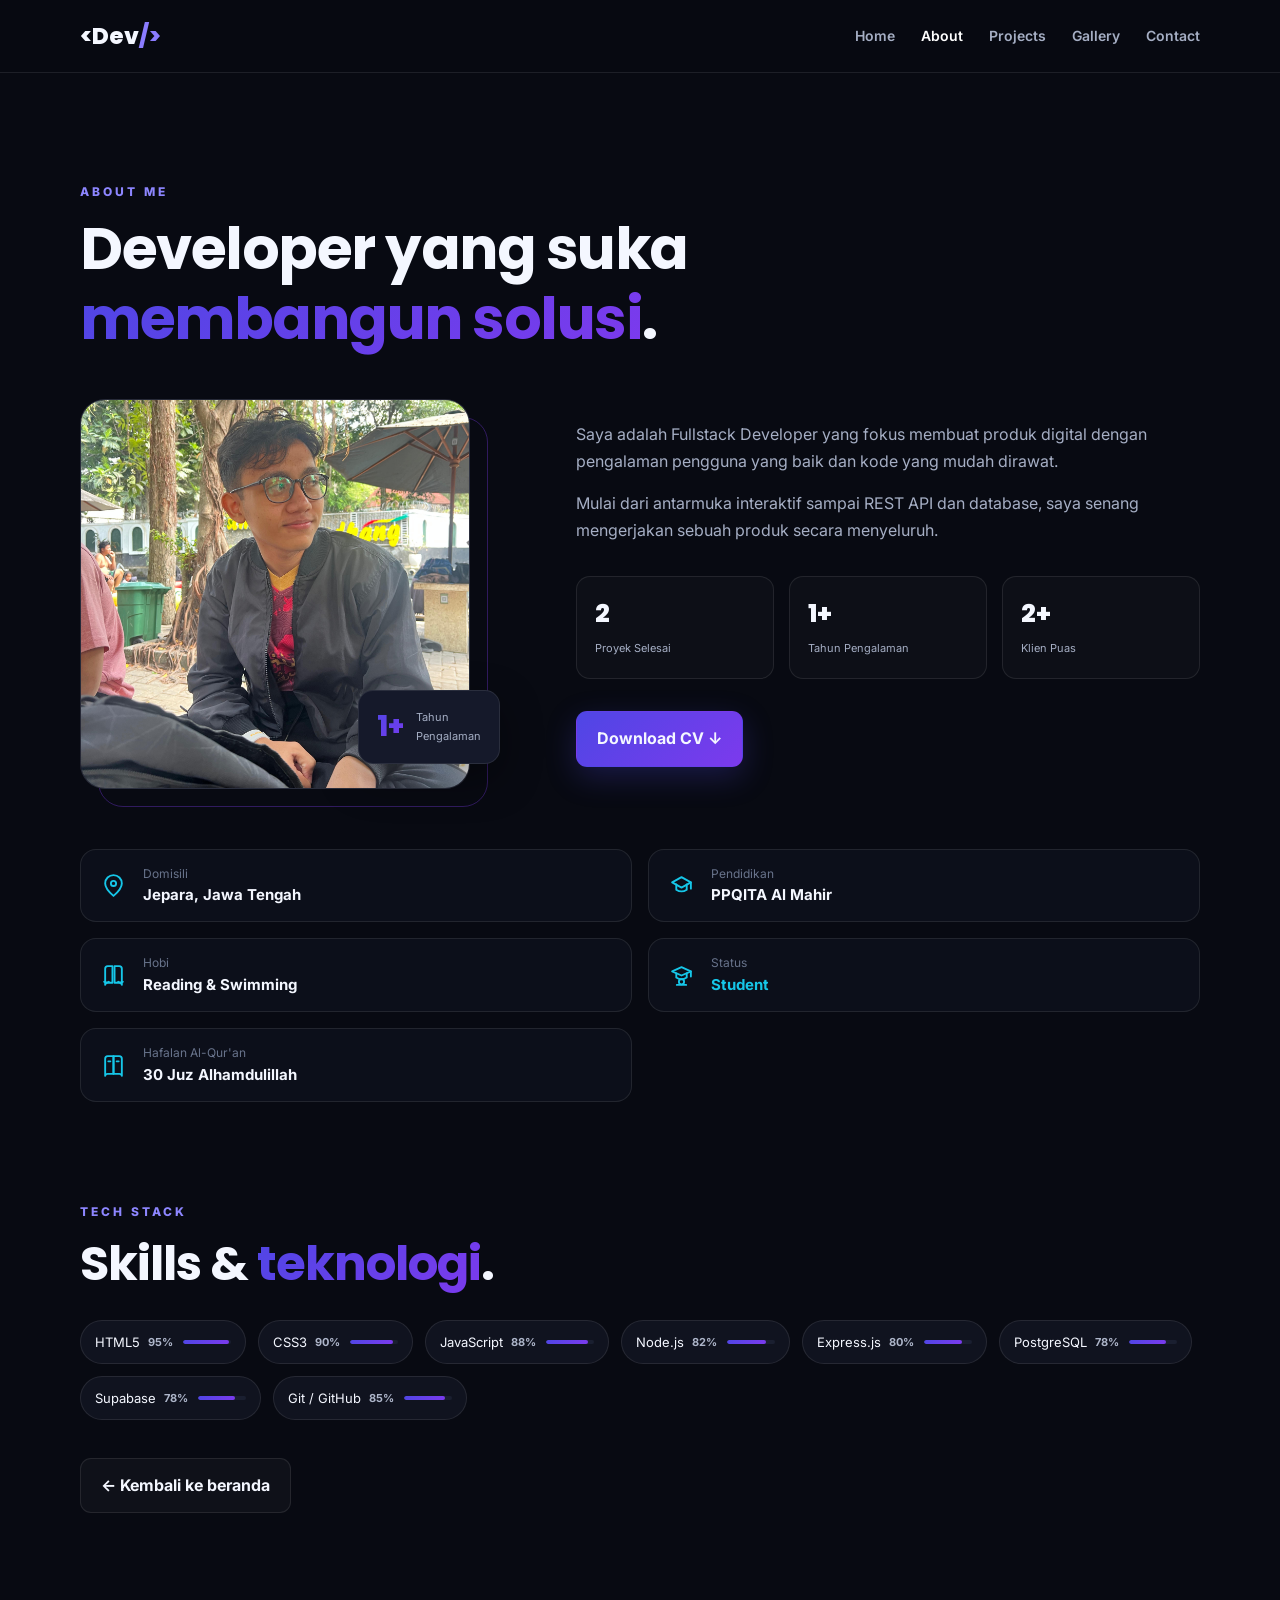
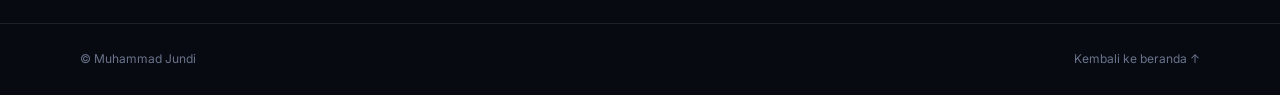
==== about.html @ 6e360a4c "tambah galerry" ====
<!DOCTYPE html>
<html lang="id">
<head>
  <meta charset="UTF-8">
  <meta name="viewport" content="width=device-width, initial-scale=1.0">
  <meta name="description" content="Tentang Muhammad Jundi Al-Aqsha, Fullstack Developer.">
  <meta name="author" content="Muhammad Jundi Al-Aqsha">
  <meta name="robots" content="index, follow">
  <title>About | Muhammad Jundi Al-Aqsha</title>
  <link rel="canonical" href="https://junanaksholeh.my.id/about">
  <link rel="icon" type="image/png" sizes="32x32" href="/favicon-32x32.png">
  <link rel="preconnect" href="https://fonts.googleapis.com">
  <link rel="preconnect" href="https://fonts.gstatic.com" crossorigin>
  <link href="https://fonts.googleapis.com/css2?family=Inter:wght@400;500;600;700;800&family=Poppins:wght@600;700;800&display=swap" rel="stylesheet">
  <link rel="stylesheet" href="./css/style.css">
  <link rel="stylesheet" href="./css/responsive.css">
</head>
<body>
  <header class="navbar scrolled">
    <div class="container nav-inner">
      <a class="logo" href="./index.html">&lt;Dev<span>/&gt;</span></a>
      <button class="menu-toggle" id="menu-toggle" type="button" aria-label="Buka menu" aria-expanded="false" aria-controls="nav-menu"><span></span><span></span><span></span></button>
      <nav class="nav-menu" id="nav-menu" aria-label="Navigasi utama">
        <a href="./index.html">Home</a>
        <a href="./about.html" aria-current="page">About</a>
        <a href="./project.html">Projects</a>
        <a href="./gallery.html">Gallery</a>
        <a href="./contact.html">Contact</a>
      </nav>
    </div>
  </header>
  <main class="standalone-page">
    <section class="section" id="about">
      <div class="container">
        <div class="section-heading reveal">
          <p class="eyebrow">ABOUT ME</p>
          <h1 class="standalone-title">Developer yang suka <span>membangun solusi</span>.</h1>
        </div>
        <div class="about-grid">
          <div class="profile-wrap reveal">
            <div class="profile-gallery" data-profile-gallery>
              <div class="profile-photo" data-profile-viewport>
                <img class="is-active" data-profile-slide src="./assets/images/propil.jpeg" alt="Foto profil Muhammad Jundi" draggable="false">
              </div>
              <div class="profile-gallery-controls" data-profile-controls hidden>
                <button type="button" data-profile-prev aria-label="Foto sebelumnya">‹</button>
                <div class="profile-gallery-dots" data-profile-dots aria-label="Pilih foto"></div>
                <button type="button" data-profile-next aria-label="Foto berikutnya">›</button>
              </div>
            </div>
            <div class="experience-badge"><strong id="experience-years">1+</strong><span>Tahun<br>Pengalaman</span></div>
          </div>
          <div class="about-copy reveal">
            <p>Saya adalah Fullstack Developer yang fokus membuat produk digital dengan pengalaman pengguna yang baik dan kode yang mudah dirawat.</p>
            <p>Mulai dari antarmuka interaktif sampai REST API dan database, saya senang mengerjakan sebuah produk secara menyeluruh.</p>
            <div class="about-stats">
              <div><strong id="stat-projects">2</strong><span>Proyek Selesai</span></div>
              <div><strong id="stat-experience">1+</strong><span>Tahun Pengalaman</span></div>
              <div><strong id="stat-clients">2+</strong><span>Klien Puas</span></div>
            </div>
            <a class="btn btn-primary" href="./assets/cv.pdf" download>Download CV ↓</a>
          </div>
        </div>
        <div class="about-info-grid reveal">
          <div class="about-info-item"><span class="about-info-icon" aria-hidden="true"><svg viewBox="0 0 24 24"><path d="M20 10c0 5-8 12-8 12S4 15 4 10a8 8 0 1 1 16 0Z"></path><circle cx="12" cy="10" r="2.5"></circle></svg></span><div><span class="about-info-label">Domisili</span><strong>Jepara, Jawa Tengah</strong></div></div>
          <div class="about-info-item"><span class="about-info-icon" aria-hidden="true"><svg viewBox="0 0 24 24"><path d="m3 9 9-5 9 5-9 5-9-5Z"></path><path d="M7 11v5c3 2 7 2 10 0v-5M21 9v6"></path></svg></span><div><span class="about-info-label">Pendidikan</span><strong>PPQITA Al Mahir</strong></div></div>
          <div class="about-info-item"><span class="about-info-icon" aria-hidden="true"><svg viewBox="0 0 24 24"><path d="M4 5.5A2.5 2.5 0 0 1 6.5 3H11v16H6.5A2.5 2.5 0 0 0 4 21V5.5Z"></path><path d="M20 5.5A2.5 2.5 0 0 0 17.5 3H13v16h4.5A2.5 2.5 0 0 1 20 21V5.5Z"></path><path d="M3 18c1.5 1 3 1 4.5 0M16.5 18c1.5 1 3 1 4.5 0"></path></svg></span><div><span class="about-info-label">Hobi</span><strong>Reading &amp; Swimming</strong></div></div>
          <div class="about-info-item"><span class="about-info-icon" aria-hidden="true"><svg viewBox="0 0 24 24"><path d="m3 8 9-4 9 4-9 4-9-4Z"></path><path d="M7 10v4c3 2 7 2 10 0v-4M21 8v5"></path><circle cx="12" cy="18" r="2.5"></circle><path d="M7.5 21h9"></path></svg></span><div><span class="about-info-label">Status</span><strong class="about-info-status">Student</strong></div></div>
          <div class="about-info-item"><span class="about-info-icon" aria-hidden="true"><svg viewBox="0 0 24 24"><path d="M4 5.5A2.5 2.5 0 0 1 6.5 3H12v17H6.5A2.5 2.5 0 0 0 4 22V5.5Z"></path><path d="M20 5.5A2.5 2.5 0 0 0 17.5 3H12v17h5.5A2.5 2.5 0 0 1 20 22V5.5Z"></path><path d="M7 8h2M15 8h2"></path></svg></span><div><span class="about-info-label">Hafalan Al-Qur'an</span><strong>30 Juz Alhamdulillah</strong></div></div>
        </div>
        <div class="about-skills">
          <div class="section-heading skills-heading reveal"><p class="eyebrow">TECH STACK</p><h2>Skills &amp; <span>teknologi</span>.</h2></div>
          <div class="skills-grid reveal">
            <div class="skill-item"><div class="skill-label"><span>HTML5</span><b>95%</b></div><div class="progress"><span style="width:95%"></span></div></div>
            <div class="skill-item"><div class="skill-label"><span>CSS3</span><b>90%</b></div><div class="progress"><span style="width:90%"></span></div></div>
            <div class="skill-item"><div class="skill-label"><span>JavaScript</span><b>88%</b></div><div class="progress"><span style="width:88%"></span></div></div>
            <div class="skill-item"><div class="skill-label"><span>Node.js</span><b>82%</b></div><div class="progress"><span style="width:82%"></span></div></div>
            <div class="skill-item"><div class="skill-label"><span>Express.js</span><b>80%</b></div><div class="progress"><span style="width:80%"></span></div></div>
            <div class="skill-item"><div class="skill-label"><span>PostgreSQL</span><b>78%</b></div><div class="progress"><span style="width:78%"></span></div></div>
            <div class="skill-item"><div class="skill-label"><span>Supabase</span><b>78%</b></div><div class="progress"><span style="width:78%"></span></div></div>
            <div class="skill-item"><div class="skill-label"><span>Git / GitHub</span><b>85%</b></div><div class="progress"><span style="width:85%"></span></div></div>
          </div>
        </div>
        <p class="gallery-back"><a class="btn btn-secondary" href="./index.html">← Kembali ke beranda</a></p>
      </div>
    </section>
  </main>
  <footer class="footer"><div class="container footer-inner"><p>© <span id="year"></span> Muhammad Jundi</p><a href="./index.html">Kembali ke beranda ↑</a></div></footer>
  <script src="./js/main.js"></script>
  <script src="./js/animations.js"></script>
</body>
</html>
---- css/style.css ----
:root{
  --bg:#080a12;--surface:#10131f;--surface-2:#15192a;--text:#f4f7ff;--muted:#a5aec4;
  --primary:#4f46e5;--secondary:#7c3aed;--border:rgba(255,255,255,.09);
  --gradient:linear-gradient(135deg,#4f46e5,#7c3aed);--radius:18px;--container:1120px;
}
*{box-sizing:border-box;margin:0;padding:0}html{scroll-behavior:smooth}body{font-family:Inter,Arial,sans-serif;background:var(--bg);color:var(--text);line-height:1.7;overflow-x:hidden}
a{text-decoration:none;color:inherit}button,input,textarea{font:inherit}button{cursor:pointer}.container{width:min(100% - 40px,var(--container));margin:auto}.section{padding:110px 0;position:relative}.section-alt{background:#0b0e18}
.navbar{position:fixed;top:0;left:0;width:100%;z-index:100;background:rgba(8,10,18,.72);backdrop-filter:blur(16px);border-bottom:1px solid transparent;transition:.3s}.navbar.scrolled{border-color:var(--border);background:rgba(8,10,18,.92)}
.nav-inner{height:72px;display:flex;align-items:center;gap:28px}.logo{font:800 23px Poppins}.logo span{color:#8b7cff}.nav-menu{display:flex;gap:26px;margin-left:auto}.nav-menu a{color:var(--muted);font-size:14px;font-weight:600;transition:.25s}.nav-menu a:hover,.nav-menu a[aria-current="page"]{color:#fff}.nav-admin{font-size:13px;padding:8px 14px;border:1px solid var(--border);border-radius:10px}.menu-toggle{display:none;background:none;border:0}.menu-toggle span{display:block;width:24px;height:2px;background:#fff;margin:5px}
.hero{min-height:100vh;display:flex;align-items:center;padding-top:120px;overflow:hidden}.hero-grid{display:grid;grid-template-columns:1.05fr .95fr;gap:70px;align-items:center}.eyebrow{font-size:12px;letter-spacing:3px;color:#8d86ff;font-weight:800;margin-bottom:12px}.hero h1{font:800 clamp(45px,7vw,82px)/1.05 Poppins;letter-spacing:-3px}.hero h2{font:700 clamp(24px,4vw,40px)/1.2 Poppins;margin:14px 0}.hero h2 span:first-child{background:var(--gradient);-webkit-background-clip:text;color:transparent}.cursor{color:#8b7cff;animation:blink .8s infinite}.hero-description{color:var(--muted);max-width:580px;font-size:17px}.hero-actions{display:flex;gap:12px;margin:30px 0 22px;flex-wrap:wrap}.btn{display:inline-flex;align-items:center;justify-content:center;gap:10px;padding:13px 20px;border-radius:11px;font-weight:700;border:1px solid transparent;transition:.3s}.btn-primary{background:var(--gradient);box-shadow:0 10px 30px rgba(79,70,229,.25)}.btn-primary:hover{transform:translateY(-3px);box-shadow:0 15px 35px rgba(124,58,237,.3)}.btn-secondary{border-color:var(--border);background:rgba(255,255,255,.03)}.btn-secondary:hover{background:rgba(255,255,255,.08)}.hero-socials{display:flex;gap:20px;color:#8f98ad;font-size:13px}.hero-socials a:hover{color:#fff}.code-card{background:rgba(17,20,33,.85);border:1px solid var(--border);border-radius:20px;box-shadow:0 30px 90px rgba(0,0,0,.45);transform:rotate(2deg);overflow:hidden}.code-top{height:42px;border-bottom:1px solid var(--border);display:flex;align-items:center;gap:7px;padding:0 16px}.code-top span{width:10px;height:10px;border-radius:50%;background:#60687c}.code-card pre{padding:30px;overflow:auto;color:#dce2f4;font:14px/2.1 "Courier New",monospace}.code-purple{color:#b18cff}.code-green{color:#8be9b5}.hero-bg-orb{position:absolute;width:450px;height:450px;border-radius:50%;filter:blur(100px);opacity:.18;pointer-events:none}.orb-one{background:#4f46e5;top:5%;left:-15%}.orb-two{background:#7c3aed;right:-15%;bottom:5%}.scroll-indicator{position:absolute;bottom:25px;left:50%;transform:translateX(-50%);font-size:12px;color:#6f7890}
.section-heading{max-width:750px;margin-bottom:45px}.section-heading h2{font:700 clamp(30px,5vw,48px)/1.2 Poppins;letter-spacing:-1px}.section-heading h2 span{background:var(--gradient);-webkit-background-clip:text;color:transparent}.section-heading>p:last-child{color:var(--muted);margin-top:14px}.heading-row{display:flex;align-items:end;justify-content:space-between;gap:25px;max-width:none}.filter-buttons{display:flex;gap:7px;flex-wrap:wrap}.filter-btn{background:transparent;border:1px solid var(--border);color:var(--muted);padding:9px 13px;border-radius:9px;font-size:12px}.filter-btn.active,.filter-btn:hover{background:var(--gradient);border-color:transparent;color:#fff}
.about-grid{display:grid;grid-template-columns:.8fr 1.2fr;gap:80px;align-items:center}.profile-wrap{position:relative;max-width:390px}.profile-photo{aspect-ratio:1/1;display:grid;place-items:center;border-radius:25px;background:linear-gradient(145deg,#171b2c,#0f1220);border:1px solid var(--border);font:700 25px Poppins;color:#5e6780;text-align:center;overflow:hidden}.profile-photo img{width:100%;height:100%;object-fit:cover;object-position:center 85%}.profile-wrap:after{content:"";position:absolute;inset:18px -18px -18px 18px;border:1px solid rgba(124,58,237,.35);border-radius:25px;z-index:-1}.experience-badge{position:absolute;right:-30px;bottom:25px;background:var(--surface-2);border:1px solid var(--border);padding:15px 18px;border-radius:15px;display:flex;align-items:center;gap:12px;box-shadow:0 15px 40px #0006}.experience-badge strong{font:800 28px Poppins;background:var(--gradient);-webkit-background-clip:text;color:transparent}.experience-badge span{font-size:11px;color:var(--muted)}.about-copy>p{color:var(--muted);margin-bottom:15px}.about-stats{display:grid;grid-template-columns:repeat(3,1fr);gap:15px;margin:32px 0}.about-stats div{padding:18px;border:1px solid var(--border);border-radius:14px;background:rgba(255,255,255,.025)}.about-stats strong{display:block;font:800 25px Poppins}.about-stats span{font-size:11px;color:var(--muted)}.about-info-grid{display:grid;grid-template-columns:repeat(2,1fr);gap:16px;margin-top:60px}.about-info-item{display:flex;align-items:center;gap:16px;padding:16px 18px;background:rgba(15,18,30,.72);border:1px solid var(--border);border-radius:16px}.about-info-icon{display:grid;place-items:center;flex:0 0 28px;color:#16c6e8}.about-info-icon svg{width:25px;height:25px;fill:none;stroke:currentColor;stroke-linecap:round;stroke-linejoin:round;stroke-width:1.8}.about-info-label{display:block;color:#68738b;font-size:12px;line-height:1.3;margin-bottom:4px}.about-info-item strong{display:block;font-size:15px;line-height:1.35}.about-info-status{color:#16c6e8}
.projects-grid{display:grid;grid-template-columns:repeat(3,1fr);gap:20px}.project-card{background:var(--surface);border:1px solid var(--border);border-radius:var(--radius);overflow:hidden;transition:.35s;animation:cardIn .45s both}.project-card:hover{transform:translateY(-8px) scale(1.01);box-shadow:0 25px 60px rgba(0,0,0,.35);border-color:rgba(124,58,237,.4)}.project-image{height:205px;width:100%;object-fit:cover;background:#171b2c}.project-body{padding:20px}.project-category{font-size:10px;text-transform:uppercase;letter-spacing:1.5px;color:#8d86ff;font-weight:800}.project-body h3{font:700 20px Poppins;margin:6px 0}.project-body p{color:var(--muted);font-size:13px;display:-webkit-box;-webkit-line-clamp:3;-webkit-box-orient:vertical;overflow:hidden}.tags{display:flex;flex-wrap:wrap;gap:6px;margin:15px 0}.tag{font-size:10px;padding:5px 8px;border-radius:6px;background:#1b2032;color:#b9c1d7}.detail-btn{color:#b8b2ff;font-size:12px;font-weight:800}
.about-skills{margin-top:100px}.skills-heading{margin-bottom:28px}.skills-grid{display:flex;flex-wrap:wrap;gap:12px}.skill-item{display:inline-flex;align-items:center;gap:10px;padding:10px 14px;background:var(--surface);border:1px solid var(--border);border-radius:999px;transition:.3s}.skill-item:hover{transform:translateY(-3px);border-color:rgba(124,58,237,.4);box-shadow:0 12px 25px rgba(0,0,0,.2)}.skill-label{display:flex;align-items:center;gap:8px;font-size:13px;white-space:nowrap}.skill-label b{color:#aeb6ca;font-size:11px}.progress{width:48px;height:4px;background:#1a1f30;border-radius:99px;overflow:hidden}.progress span{height:100%;display:block;background:var(--gradient);border-radius:99px}
.contact-grid{display:grid;grid-template-columns:.9fr 1.1fr;gap:80px}.contact-links{display:grid;grid-template-columns:1fr 1fr;gap:10px;margin-top:30px}.contact-links a{padding:13px;border:1px solid var(--border);border-radius:10px;color:#aeb6ca;font-size:13px}.contact-links a:hover{color:#fff;border-color:#6159e8}.contact-form{background:var(--surface);padding:28px;border:1px solid var(--border);border-radius:20px}.contact-form label{display:block;font-size:12px;color:#9da6bc;margin-bottom:15px}.contact-form input,.contact-form textarea{display:block;width:100%;margin-top:7px;background:#0b0e18;border:1px solid var(--border);border-radius:10px;padding:12px;color:#fff;outline:none;resize:vertical}.contact-form input:focus,.contact-form textarea:focus{border-color:#665ff0}.form-row{display:grid;grid-template-columns:1fr 1fr;gap:14px}
.footer{border-top:1px solid var(--border);padding:25px 0;color:#69738b;font-size:12px}.footer-inner{display:flex;justify-content:space-between}.footer a:hover{color:#fff}
.loading-box{display:flex;justify-content:center;align-items:center;gap:12px;color:var(--muted);padding:50px}.spinner{display:inline-block;width:22px;height:22px;border:3px solid #343a51;border-top-color:#8b7cff;border-radius:50%;animation:spin .7s linear infinite}.message-box{padding:20px;border-radius:12px;background:#25171b;color:#ff9da8}.hidden{display:none!important}.toast{position:fixed;right:20px;bottom:20px;z-index:300;background:#171c2b;border:1px solid var(--border);padding:13px 17px;border-radius:10px;transform:translateY(20px);opacity:0;pointer-events:none;transition:.3s;font-size:13px}.toast.show{transform:translateY(0);opacity:1}
.modal{position:fixed;inset:0;z-index:200;display:grid;place-items:center;padding:20px}.modal-backdrop{position:absolute;inset:0;background:#000b;backdrop-filter:blur(5px)}.modal-content{position:relative;z-index:1;width:min(850px,100%);max-height:90vh;overflow:auto;background:#111522;border:1px solid var(--border);border-radius:20px}.modal-close{position:absolute;right:15px;top:12px;background:#0008;color:#fff;border:0;border-radius:50%;width:35px;height:35px;font-size:25px;z-index:2}.modal-content img{width:100%;max-height:390px;object-fit:cover}.modal-inner{padding:25px}.modal-inner h2{font:700 30px Poppins}.modal-inner p{color:var(--muted);white-space:pre-line;margin:12px 0 20px}.modal-links{display:flex;gap:10px;flex-wrap:wrap}
.page-loader{position:fixed;inset:0;z-index:999;background:var(--bg);display:grid;place-items:center;transition:.4s}.page-loader.loaded{opacity:0;visibility:hidden}
.reveal{opacity:0;transform:translateY(25px);transition:.7s ease}.reveal.visible{opacity:1;transform:none}
.profile-gallery-controls{display:flex;align-items:center;justify-content:center;gap:14px;margin-top:14px}.profile-gallery-controls[hidden]{display:none}.profile-gallery-controls>button{width:34px;height:34px;border:1px solid var(--border);border-radius:50%;background:var(--surface-2);color:var(--text);font-size:22px;line-height:1}.profile-gallery-controls>button:hover{border-color:#8d86ff;color:#fff}.profile-gallery-dots{display:flex;align-items:center;gap:7px}.profile-gallery-dots button{width:7px;height:7px;padding:0;border:0;border-radius:50%;background:#68738b;transition:width .2s,background .2s}.profile-gallery-dots button[aria-current="true"]{width:20px;border-radius:5px;background:#8d86ff}.profile-photo{position:relative;cursor:grab;touch-action:pan-y}.profile-photo:active{cursor:grabbing}.profile-photo img{position:absolute;inset:0;opacity:0;transition:opacity .3s ease;pointer-events:none}.profile-photo img.is-active{opacity:1}
@keyframes spin{to{transform:rotate(360deg)}}@keyframes blink{50%{opacity:0}}@keyframes cardIn{from{opacity:0;transform:translateY(15px)}to{opacity:1;transform:none}}
.gallery-page{min-height:calc(100vh - 74px);padding-top:72px}.gallery-heading{max-width:780px}.gallery-heading h1{font:700 clamp(36px,6vw,58px)/1.2 Poppins;letter-spacing:-1.5px}.gallery-heading h1 span{background:var(--gradient);-webkit-background-clip:text;color:transparent}.gallery-filters{display:flex;gap:8px;flex-wrap:wrap;margin:0 0 28px}.gallery-filters .filter-btn{font-size:13px;padding:10px 16px}.gallery-grid{display:grid;grid-template-columns:repeat(3,minmax(0,1fr));gap:20px}.gallery-card{overflow:hidden;background:var(--surface);border:1px solid var(--border);border-radius:var(--radius);animation:cardIn .4s both}.gallery-image{display:grid;width:100%;height:230px;object-fit:cover;background:#171b2c}.gallery-image-empty{place-items:center;color:#8d86ff;font-size:36px;background:linear-gradient(145deg,#171b2c,#0f1220)}.gallery-card-body{padding:20px}.gallery-card-body h2{font:700 19px Poppins;margin:6px 0}.gallery-date{color:#8d86ff;font-size:12px}.gallery-description{color:var(--muted);font-size:13px;margin-top:8px}.gallery-card-link{display:inline-block;color:#b8b2ff;font-size:12px;font-weight:800;margin-top:14px}.gallery-card-link:hover{color:#fff}.gallery-empty{max-width:600px;margin:50px auto;text-align:center;padding:40px 24px;border:1px dashed rgba(255,255,255,.16);border-radius:var(--radius);background:rgba(255,255,255,.02)}.gallery-empty[hidden]{display:none}.gallery-empty-icon{font-size:34px;color:#8d86ff}.gallery-empty h2{font:700 22px Poppins;margin:12px 0 6px}.gallery-empty p{color:var(--muted);font-size:14px}.gallery-back{margin-top:38px}
.standalone-page{min-height:calc(100vh - 74px);padding-top:72px}.standalone-title{font:700 clamp(36px,6vw,58px)/1.2 Poppins;letter-spacing:-1.5px}.standalone-title span{background:var(--gradient);-webkit-background-clip:text;color:transparent}
---- css/responsive.css ----
@media(max-width:1024px){.hero-grid{gap:40px}.about-grid,.contact-grid{gap:45px}.projects-grid{grid-template-columns:repeat(2,1fr)}}
@media(max-width:1024px){.gallery-grid{grid-template-columns:repeat(2,minmax(0,1fr))}}
@media(max-width:768px){.container{width:min(100% - 28px,var(--container))}.section{padding:85px 0}.menu-toggle{display:block;margin-left:auto}.nav-menu{position:absolute;top:72px;left:14px;right:14px;display:none;flex-direction:column;gap:0;background:#111522;border:1px solid var(--border);border-radius:14px;padding:8px}.nav-menu.open{display:flex}.nav-menu a{padding:12px}.nav-admin{display:none}.hero-grid,.about-grid,.contact-grid{grid-template-columns:1fr}.hero{padding-top:110px}.hero-visual{order:-1;max-width:600px}.hero h1{letter-spacing:-2px}.code-card{transform:none}.heading-row{align-items:start;flex-direction:column}.about-grid{gap:50px}.profile-wrap{margin:auto;width:min(100%,360px)}.about-info-grid{grid-template-columns:1fr;margin-top:45px}.skills-grid{display:flex;flex-wrap:wrap;gap:10px;align-items:stretch}.skill-item{width:auto;min-width:0;flex:0 1 auto;justify-content:initial;padding:11px 10px;gap:6px}.skill-label{min-width:0;gap:5px;font-size:12px}.skill-label span{overflow:hidden;text-overflow:ellipsis}.skill-label b{font-size:10px}.progress{flex:0 0 32px;width:32px}.contact-links{grid-template-columns:1fr 1fr}.form-row{grid-template-columns:1fr}.projects-grid{grid-template-columns:1fr}.experience-badge{right:-5px}.footer-inner{gap:15px;flex-direction:column}}
@media(max-width:768px){.gallery-grid{grid-template-columns:1fr}}
@media(max-width:640px){.hero-actions .btn{width:100%}.hero-socials{gap:13px;flex-wrap:wrap}.section-heading h2{font-size:31px}.about-stats{grid-template-columns:1fr}.contact-links{grid-template-columns:1fr}.contact-form{padding:20px}.code-card pre{font-size:11px;padding:20px}.nav-inner{height:64px}}
@media(max-width:380px){.skill-item{padding:12px 14px}.progress{flex-basis:48px;width:48px}}
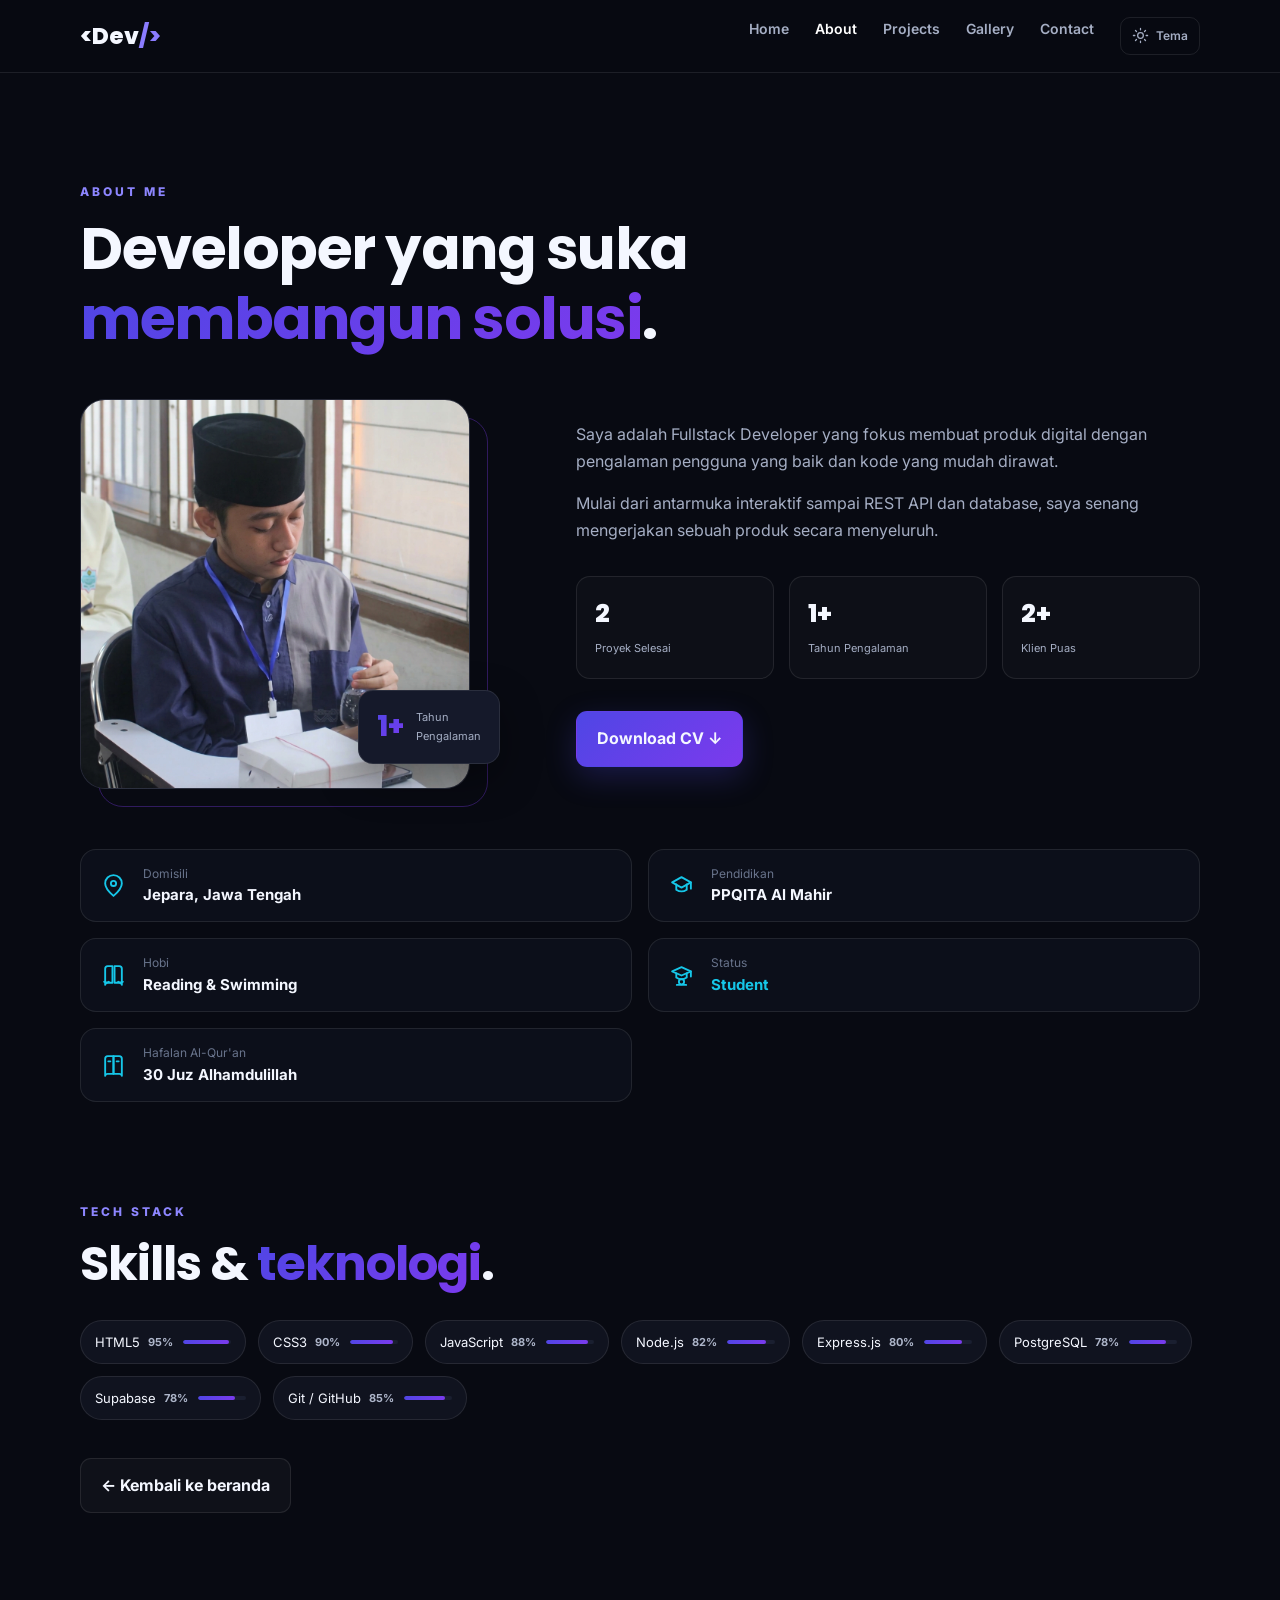
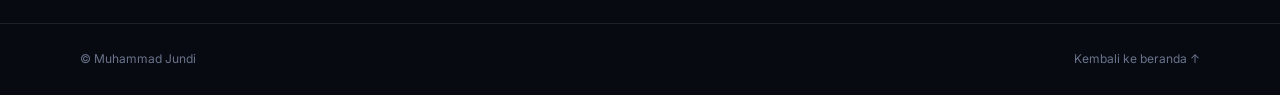
==== commit d4f16549: "perbaikan navbar" ====
--- a/about.html
+++ b/about.html
@@ -14,6 +14,7 @@
   <link href="https://fonts.googleapis.com/css2?family=Inter:wght@400;500;600;700;800&family=Poppins:wght@600;700;800&display=swap" rel="stylesheet">
   <link rel="stylesheet" href="./css/style.css">
   <link rel="stylesheet" href="./css/responsive.css">
+  <script src="./js/theme.js"></script>
 </head>
 <body>
   <header class="navbar scrolled">
@@ -21,11 +22,16 @@
       <a class="logo" href="./index.html">&lt;Dev<span>/&gt;</span></a>
       <button class="menu-toggle" id="menu-toggle" type="button" aria-label="Buka menu" aria-expanded="false" aria-controls="nav-menu"><span></span><span></span><span></span></button>
       <nav class="nav-menu" id="nav-menu" aria-label="Navigasi utama">
-        <a href="./index.html">Home</a>
-        <a href="./about.html" aria-current="page">About</a>
-        <a href="./project.html">Projects</a>
-        <a href="./gallery.html">Gallery</a>
-        <a href="./contact.html">Contact</a>
+        <a href="./index.html"><svg class="nav-icon" viewBox="0 0 24 24" aria-hidden="true" focusable="false"><path d="m3 10 9-7 9 7v10a1 1 0 0 1-1 1h-5v-6H9v6H4a1 1 0 0 1-1-1z"/></svg><span>Home</span></a>
+        <a href="./about.html" aria-current="page"><svg class="nav-icon" viewBox="0 0 24 24" aria-hidden="true" focusable="false"><circle cx="12" cy="8" r="4"/><path d="M4 21a8 8 0 0 1 16 0"/></svg><span>About</span></a>
+        <a href="./project.html"><svg class="nav-icon" viewBox="0 0 24 24" aria-hidden="true" focusable="false"><rect x="3" y="7" width="18" height="14" rx="2"/><path d="M8 7V5a2 2 0 0 1 2-2h4a2 2 0 0 1 2 2v2M3 12h18m-11 0v2h4v-2"/></svg><span>Projects</span></a>
+        <a href="./gallery.html"><svg class="nav-icon" viewBox="0 0 24 24" aria-hidden="true" focusable="false"><rect x="3" y="3" width="18" height="18" rx="3"/><circle cx="8.5" cy="8.5" r="1.5"/><path d="m21 15-5-5L5 21"/></svg><span>Gallery</span></a>
+        <a href="./contact.html"><svg class="nav-icon" viewBox="0 0 24 24" aria-hidden="true" focusable="false"><rect x="3" y="5" width="18" height="14" rx="2"/><path d="m3 7 9 6 9-6"/></svg><span>Contact</span></a>
+        <button class="theme-toggle" id="theme-toggle" type="button" aria-label="Ganti ke tema terang" aria-pressed="false" title="Ganti ke tema terang">
+          <svg class="theme-icon theme-icon-light" viewBox="0 0 24 24" aria-hidden="true" focusable="false"><circle cx="12" cy="12" r="4"/><path d="M12 2v2m0 16v2M4.93 4.93l1.42 1.42m11.3 11.3 1.42 1.42M2 12h2m16 0h2M4.93 19.07l1.42-1.42m11.3-11.3 1.42-1.42"/></svg>
+          <svg class="theme-icon theme-icon-dark" viewBox="0 0 24 24" aria-hidden="true" focusable="false"><path d="M20.9 13A9 9 0 0 1 11 3.1 9 9 0 1 0 20.9 13Z"/></svg>
+          <span class="theme-toggle-label">Tema</span>
+        </button>
       </nav>
     </div>
   </header>
--- a/css/style.css
+++ b/css/style.css
@@ -20,5 +20,318 @@
 .reveal{opacity:0;transform:translateY(25px);transition:.7s ease}.reveal.visible{opacity:1;transform:none}
 .profile-gallery-controls{display:flex;align-items:center;justify-content:center;gap:14px;margin-top:14px}.profile-gallery-controls[hidden]{display:none}.profile-gallery-controls>button{width:34px;height:34px;border:1px solid var(--border);border-radius:50%;background:var(--surface-2);color:var(--text);font-size:22px;line-height:1}.profile-gallery-controls>button:hover{border-color:#8d86ff;color:#fff}.profile-gallery-dots{display:flex;align-items:center;gap:7px}.profile-gallery-dots button{width:7px;height:7px;padding:0;border:0;border-radius:50%;background:#68738b;transition:width .2s,background .2s}.profile-gallery-dots button[aria-current="true"]{width:20px;border-radius:5px;background:#8d86ff}.profile-photo{position:relative;cursor:grab;touch-action:pan-y}.profile-photo:active{cursor:grabbing}.profile-photo img{position:absolute;inset:0;opacity:0;transition:opacity .3s ease;pointer-events:none}.profile-photo img.is-active{opacity:1}
 @keyframes spin{to{transform:rotate(360deg)}}@keyframes blink{50%{opacity:0}}@keyframes cardIn{from{opacity:0;transform:translateY(15px)}to{opacity:1;transform:none}}
+.theme-toggle{display:inline-flex;align-items:center;justify-content:center;gap:7px;padding:8px 11px;border:1px solid var(--border);border-radius:10px;background:transparent;color:var(--muted);font-size:12px;font-weight:600;white-space:nowrap;transition:.25s}
+.theme-toggle:hover{border-color:var(--primary);background:rgba(127,127,127,.08);color:var(--text)}
+.theme-icon{display:block;width:17px;height:17px;fill:none;stroke:currentColor;stroke-width:1.8;stroke-linecap:round;stroke-linejoin:round}
+.theme-icon-dark{display:none}
+html[data-theme="light"]{
+  color-scheme:light;
+  --bg:#f4f6fb;--surface:#fff;--surface-2:#edf0f7;--text:#20263a;--muted:#59647a;
+  --primary:#5145cd;--secondary:#7041c3;--border:rgba(30,41,59,.14);
+  --gradient:linear-gradient(135deg,#5145cd,#7041c3);
+}
+html[data-theme="dark"]{color-scheme:dark}
+body,.section-alt,.navbar,.project-card,.gallery-card,.skill-item,.contact-form,.code-card,.btn-secondary{transition:background-color .2s ease,color .2s ease,border-color .2s ease}
+html[data-theme="light"] .section-alt{background:#eaf0f8}
+html[data-theme="light"] .navbar{background:rgba(255,255,255,.92)}
+html[data-theme="light"] .navbar.scrolled{background:rgba(255,255,255,.96)}
+html[data-theme="light"] .nav-menu a:hover,
+html[data-theme="light"] .nav-menu a[aria-current="page"]{color:#3e36a1}
+html[data-theme="light"] .menu-toggle span{background:var(--text)}
+html[data-theme="light"] .btn-secondary{background:rgba(30,40,70,.04)}
+html[data-theme="light"] .btn-secondary:hover{background:rgba(30,40,70,.08)}
+html[data-theme="light"] .hero-socials{color:var(--muted)}
+html[data-theme="light"] .hero-socials a:hover,
+html[data-theme="light"] .footer a:hover{color:var(--text)}
+html[data-theme="light"] .code-card{background:rgba(255,255,255,.92)}
+html[data-theme="light"] .code-card pre{color:#30364b}
+html[data-theme="light"] .profile-photo{background:linear-gradient(145deg,#e9edf6,#fff);color:#59647a}
+html[data-theme="light"] .experience-badge{box-shadow:0 15px 40px rgba(27,34,65,.14)}
+html[data-theme="light"] .about-stats div{background:rgba(255,255,255,.72)}
+html[data-theme="light"] .about-info-item{background:rgba(255,255,255,.82)}
+html[data-theme="light"] .about-info-label{color:#59647a}
+html[data-theme="light"] .about-info-icon,
+html[data-theme="light"] .about-info-status{color:#08748a}
+html[data-theme="light"] .project-image,
+html[data-theme="light"] .gallery-image{background:#e9edf6}
+html[data-theme="light"] .tag{background:#edf0f7;color:#3d465c}
+html[data-theme="light"] .skill-label b,
+html[data-theme="light"] .contact-links a{color:#46516a}
+html[data-theme="light"] .progress{background:#dce2ed}
+html[data-theme="light"] .contact-links a:hover{color:#3322a3;border-color:#5145cd}
+html[data-theme="light"] .contact-form label{color:#46516a}
+html[data-theme="light"] .contact-form input,
+html[data-theme="light"] .contact-form textarea{background:#fff;color:var(--text);border-color:#cbd2e0}
+html[data-theme="light"] .contact-form input::placeholder,
+html[data-theme="light"] .contact-form textarea::placeholder{color:#737e92}
+html[data-theme="light"] .footer{color:#59647a}
+html[data-theme="light"] .toast{background:#fff;color:var(--text)}
+html[data-theme="light"] .modal-content{background:#fff}
+html[data-theme="light"] .modal-close{background:rgba(20,25,40,.72);color:#fff}
+html[data-theme="light"] .profile-gallery-controls>button{color:var(--text)}
+html[data-theme="light"] .profile-gallery-controls>button:hover{color:#4f46e5}
+html[data-theme="light"] .eyebrow,
+html[data-theme="light"] .project-category,
+html[data-theme="light"] .gallery-date,
+html[data-theme="light"] .gallery-empty-icon,
+html[data-theme="light"] .logo span,
+html[data-theme="light"] .cursor{color:#5145cd}
+html[data-theme="light"] .detail-btn,
+html[data-theme="light"] .gallery-card-link{color:#493da9}
+html[data-theme="light"] .gallery-card-link:hover{color:#302679}
+html[data-theme="light"] .scroll-indicator{color:#59647a}
+html[data-theme="light"] .code-purple{color:#6335a6}
+html[data-theme="light"] .code-green{color:#187344}
+html[data-theme="light"] .gallery-empty{border-color:rgba(30,41,59,.24);background:rgba(255,255,255,.6)}
+html[data-theme="light"] .message-box.error{background:#fff0f0;color:#a52e3a;border:1px solid #f0c5c8}
+html[data-theme="light"] .welcome-popup__button:focus-visible,
+html[data-theme="light"] .welcome-popup__close:focus-visible{outline-color:#5145cd}
+html[data-theme="light"] .welcome-popup{background:rgba(30,38,57,.48)}
+html[data-theme="light"] .welcome-popup__card{
+  color:#20263a;
+  background:radial-gradient(circle at top right,rgba(112,65,195,.1),transparent 45%),#fff;
+  border-color:rgba(81,69,205,.18);
+  box-shadow:0 25px 80px rgba(27,34,65,.2),0 0 35px rgba(112,65,195,.08);
+}
+html[data-theme="light"] .welcome-popup__close{color:#46516a;background:#edf0f7;border-color:#dce2ed}
+html[data-theme="light"] .welcome-popup__close:hover{color:#3322a3;background:#e6e2fb}
+html[data-theme="light"] .welcome-popup__eyebrow{color:#5145cd}
+html[data-theme="light"] .welcome-popup__card h2{color:#20263a}
+html[data-theme="light"] .welcome-popup__description{color:#46516a}
+html[data-theme="light"] .welcome-popup__footer{color:#59647a}
+html[data-theme="light"] .theme-icon-light{display:none}
+html[data-theme="light"] .theme-icon-dark{display:block}
 .gallery-page{min-height:calc(100vh - 74px);padding-top:72px}.gallery-heading{max-width:780px}.gallery-heading h1{font:700 clamp(36px,6vw,58px)/1.2 Poppins;letter-spacing:-1.5px}.gallery-heading h1 span{background:var(--gradient);-webkit-background-clip:text;color:transparent}.gallery-filters{display:flex;gap:8px;flex-wrap:wrap;margin:0 0 28px}.gallery-filters .filter-btn{font-size:13px;padding:10px 16px}.gallery-grid{display:grid;grid-template-columns:repeat(3,minmax(0,1fr));gap:20px}.gallery-card{overflow:hidden;background:var(--surface);border:1px solid var(--border);border-radius:var(--radius);animation:cardIn .4s both}.gallery-image{display:grid;width:100%;height:230px;object-fit:cover;background:#171b2c}.gallery-image-empty{place-items:center;color:#8d86ff;font-size:36px;background:linear-gradient(145deg,#171b2c,#0f1220)}.gallery-card-body{padding:20px}.gallery-card-body h2{font:700 19px Poppins;margin:6px 0}.gallery-date{color:#8d86ff;font-size:12px}.gallery-description{color:var(--muted);font-size:13px;margin-top:8px}.gallery-card-link{display:inline-block;color:#b8b2ff;font-size:12px;font-weight:800;margin-top:14px}.gallery-card-link:hover{color:#fff}.gallery-empty{max-width:600px;margin:50px auto;text-align:center;padding:40px 24px;border:1px dashed rgba(255,255,255,.16);border-radius:var(--radius);background:rgba(255,255,255,.02)}.gallery-empty[hidden]{display:none}.gallery-empty-icon{font-size:34px;color:#8d86ff}.gallery-empty h2{font:700 22px Poppins;margin:12px 0 6px}.gallery-empty p{color:var(--muted);font-size:14px}.gallery-back{margin-top:38px}
 .standalone-page{min-height:calc(100vh - 74px);padding-top:72px}.standalone-title{font:700 clamp(36px,6vw,58px)/1.2 Poppins;letter-spacing:-1.5px}.standalone-title span{background:var(--gradient);-webkit-background-clip:text;color:transparent}
+
+
+/* ========================================
+   WELCOME POPUP
+   ======================================== */
+
+.welcome-popup {
+  position: fixed;
+  inset: 0;
+  z-index: 99999;
+
+  display: flex;
+  align-items: center;
+  justify-content: center;
+
+  padding: 20px;
+  background: rgba(5, 5, 15, 0.78);
+  backdrop-filter: blur(8px);
+  -webkit-backdrop-filter: blur(8px);
+
+  opacity: 0;
+  visibility: hidden;
+  pointer-events: none;
+
+  transition:
+    opacity 0.3s ease,
+    visibility 0.3s ease;
+}
+
+.welcome-popup.is-visible {
+  opacity: 1;
+  visibility: visible;
+  pointer-events: auto;
+}
+
+.welcome-popup__card {
+  position: relative;
+  width: 100%;
+  max-width: 460px;
+  padding: 42px 32px 30px;
+
+  overflow: hidden;
+  text-align: center;
+  color: #f8fafc;
+
+  background:
+    radial-gradient(
+      circle at top right,
+      rgba(124, 58, 237, 0.22),
+      transparent 45%
+    ),
+    #11111f;
+
+  border: 1px solid rgba(167, 139, 250, 0.3);
+  border-radius: 24px;
+
+  box-shadow:
+    0 25px 80px rgba(0, 0, 0, 0.45),
+    0 0 35px rgba(124, 58, 237, 0.12);
+
+  transform: translateY(24px) scale(0.96);
+  transition: transform 0.35s ease;
+}
+
+.welcome-popup.is-visible .welcome-popup__card {
+  transform: translateY(0) scale(1);
+}
+
+.welcome-popup__close {
+  position: absolute;
+  top: 14px;
+  right: 16px;
+
+  display: grid;
+  place-items: center;
+
+  width: 36px;
+  height: 36px;
+  padding: 0;
+
+  color: #cbd5e1;
+  background: rgba(255, 255, 255, 0.07);
+  border: 1px solid rgba(255, 255, 255, 0.1);
+  border-radius: 50%;
+
+  font-size: 25px;
+  line-height: 1;
+  cursor: pointer;
+
+  transition:
+    color 0.2s ease,
+    background 0.2s ease,
+    transform 0.2s ease;
+}
+
+.welcome-popup__close:hover {
+  color: #fff;
+  background: rgba(124, 58, 237, 0.45);
+  transform: rotate(90deg);
+}
+
+.welcome-popup__icon {
+  display: grid;
+  place-items: center;
+
+  width: 76px;
+  height: 76px;
+  margin: 0 auto 22px;
+
+  color: #fff;
+  background: linear-gradient(135deg, #7c3aed, #4f46e5);
+  border: 1px solid rgba(196, 181, 253, 0.5);
+  border-radius: 22px;
+
+  font-family: monospace;
+  font-size: 25px;
+  font-weight: 800;
+
+  box-shadow: 0 10px 35px rgba(124, 58, 237, 0.3);
+}
+
+.welcome-popup__eyebrow {
+  margin: 0 0 10px;
+  color: #a78bfa;
+
+  font-size: 11px;
+  font-weight: 700;
+  letter-spacing: 3px;
+}
+
+.welcome-popup__card h2 {
+  margin: 0 0 16px;
+  color: #fff;
+
+  font-size: clamp(32px, 6vw, 42px);
+  font-weight: 800;
+  letter-spacing: -1px;
+}
+
+.welcome-popup__description {
+  max-width: 350px;
+  margin: 0 auto 28px;
+
+  color: #cbd5e1;
+  font-size: 15px;
+  line-height: 1.8;
+}
+
+.welcome-popup__button {
+  display: flex;
+  align-items: center;
+  justify-content: center;
+  gap: 12px;
+
+  width: 100%;
+  min-height: 52px;
+  padding: 14px 20px;
+
+  color: #fff;
+  background: linear-gradient(135deg, #7c3aed, #4f46e5);
+  border: 0;
+  border-radius: 12px;
+
+  font: inherit;
+  font-size: 14px;
+  font-weight: 700;
+  cursor: pointer;
+
+  box-shadow: 0 8px 25px rgba(79, 70, 229, 0.25);
+  transition:
+    transform 0.2s ease,
+    box-shadow 0.2s ease;
+}
+
+.welcome-popup__button:hover {
+  transform: translateY(-2px);
+  box-shadow: 0 12px 30px rgba(124, 58, 237, 0.35);
+}
+
+.welcome-popup__button:focus-visible,
+.welcome-popup__close:focus-visible {
+  outline: 2px solid #c4b5fd;
+  outline-offset: 4px;
+}
+
+.welcome-popup__button span {
+  font-size: 20px;
+  transition: transform 0.2s ease;
+}
+
+.welcome-popup__button:hover span {
+  transform: translateX(4px);
+}
+
+.welcome-popup__footer {
+  margin: 22px 0 0;
+  color: #64748b;
+  font-size: 12px;
+}
+
+/* Tampilan HP */
+@media (max-width: 480px) {
+  .welcome-popup {
+    padding: 16px;
+  }
+
+  .welcome-popup__card {
+    padding: 38px 22px 26px;
+    border-radius: 20px;
+  }
+
+  .welcome-popup__icon {
+    width: 66px;
+    height: 66px;
+    margin-bottom: 18px;
+  }
+
+  .welcome-popup__description {
+    font-size: 14px;
+  }
+}
+
+/* Hormati pengaturan pengurangan animasi */
+@media (prefers-reduced-motion: reduce) {
+  .welcome-popup,
+  .welcome-popup__card,
+  .welcome-popup__close,
+  .welcome-popup__button,
+  .welcome-popup__button span {
+    transition: none;
+  }
+}
--- a/css/responsive.css
+++ b/css/responsive.css
@@ -1,6 +1,134 @@
-@media(max-width:1024px){.hero-grid{gap:40px}.about-grid,.contact-grid{gap:45px}.projects-grid{grid-template-columns:repeat(2,1fr)}}
-@media(max-width:1024px){.gallery-grid{grid-template-columns:repeat(2,minmax(0,1fr))}}
-@media(max-width:768px){.container{width:min(100% - 28px,var(--container))}.section{padding:85px 0}.menu-toggle{display:block;margin-left:auto}.nav-menu{position:absolute;top:72px;left:14px;right:14px;display:none;flex-direction:column;gap:0;background:#111522;border:1px solid var(--border);border-radius:14px;padding:8px}.nav-menu.open{display:flex}.nav-menu a{padding:12px}.nav-admin{display:none}.hero-grid,.about-grid,.contact-grid{grid-template-columns:1fr}.hero{padding-top:110px}.hero-visual{order:-1;max-width:600px}.hero h1{letter-spacing:-2px}.code-card{transform:none}.heading-row{align-items:start;flex-direction:column}.about-grid{gap:50px}.profile-wrap{margin:auto;width:min(100%,360px)}.about-info-grid{grid-template-columns:1fr;margin-top:45px}.skills-grid{display:flex;flex-wrap:wrap;gap:10px;align-items:stretch}.skill-item{width:auto;min-width:0;flex:0 1 auto;justify-content:initial;padding:11px 10px;gap:6px}.skill-label{min-width:0;gap:5px;font-size:12px}.skill-label span{overflow:hidden;text-overflow:ellipsis}.skill-label b{font-size:10px}.progress{flex:0 0 32px;width:32px}.contact-links{grid-template-columns:1fr 1fr}.form-row{grid-template-columns:1fr}.projects-grid{grid-template-columns:1fr}.experience-badge{right:-5px}.footer-inner{gap:15px;flex-direction:column}}
-@media(max-width:768px){.gallery-grid{grid-template-columns:1fr}}
-@media(max-width:640px){.hero-actions .btn{width:100%}.hero-socials{gap:13px;flex-wrap:wrap}.section-heading h2{font-size:31px}.about-stats{grid-template-columns:1fr}.contact-links{grid-template-columns:1fr}.contact-form{padding:20px}.code-card pre{font-size:11px;padding:20px}.nav-inner{height:64px}}
-@media(max-width:380px){.skill-item{padding:12px 14px}.progress{flex-basis:48px;width:48px}}
+.nav-icon{display:none}
+
+@media(max-width:1024px){
+  .hero-grid{gap:40px}
+  .about-grid,.contact-grid{gap:45px}
+  .projects-grid{grid-template-columns:repeat(2,1fr)}
+  .gallery-grid{grid-template-columns:repeat(2,minmax(0,1fr))}
+}
+
+@media(max-width:768px){
+  .container{width:min(100% - 28px,var(--container))}
+  .section{padding:85px 0}
+  .navbar{
+    top:auto;
+    bottom:calc(12px + env(safe-area-inset-bottom));
+    left:50%;
+    width:min(calc(100% - 24px),520px);
+    transform:translateX(-50%);
+    padding:4px 8px;
+    background:rgba(18,20,27,.96);
+    border:1px solid rgba(255,255,255,.1);
+    border-radius:20px;
+    box-shadow:0 12px 36px rgba(0,0,0,.32);
+    backdrop-filter:blur(20px);
+  }
+  .navbar.scrolled{background:rgba(18,20,27,.96)}
+  .nav-inner{width:100%;height:62px}
+  .logo,.menu-toggle{display:none}
+  .nav-menu{
+    display:flex;
+    align-items:stretch;
+    justify-content:space-between;
+    width:100%;
+    gap:2px;
+    margin:0;
+  }
+  .theme-toggle{
+    flex:0 0 42px;
+    width:42px;
+    min-height:54px;
+    padding:6px;
+    border:0;
+    border-radius:14px;
+  }
+  .theme-toggle-label{display:none}
+  .theme-icon{width:19px;height:19px}
+  .nav-menu a{
+    display:flex;
+    flex:1 1 0;
+    flex-direction:column;
+    align-items:center;
+    justify-content:center;
+    gap:3px;
+    min-width:0;
+    min-height:54px;
+    padding:6px 2px;
+    border-radius:14px;
+    color:#a5a9b5;
+    font-size:10px;
+    line-height:1.1;
+    white-space:nowrap;
+  }
+  .nav-icon{
+    display:block;
+    width:19px;
+    height:19px;
+    fill:none;
+    stroke:currentColor;
+    stroke-width:1.7;
+    stroke-linecap:round;
+    stroke-linejoin:round;
+  }
+  .nav-menu a:hover{color:#fff}
+  .nav-menu a[aria-current="page"]{
+    color:#fff;
+    background:#5425ed;
+    box-shadow:0 6px 16px rgba(79,35,237,.28);
+  }
+  main{padding-bottom:24px}
+  .footer{padding-bottom:calc(30px + 82px + env(safe-area-inset-bottom))}
+  .hero-grid,.about-grid,.contact-grid{grid-template-columns:1fr}
+  .hero{padding-top:110px}
+  .hero-visual{order:-1;max-width:600px}
+  .hero h1{letter-spacing:-2px}
+  .code-card{transform:none}
+  .heading-row{align-items:start;flex-direction:column}
+  .about-grid{gap:50px}
+  .profile-wrap{margin:auto;width:min(100%,360px)}
+  .about-info-grid{grid-template-columns:1fr;margin-top:45px}
+  .skills-grid{display:flex;flex-wrap:wrap;gap:10px;align-items:stretch}
+  .skill-item{width:auto;min-width:0;flex:0 1 auto;justify-content:initial;padding:11px 10px;gap:6px}
+  .skill-label{min-width:0;gap:5px;font-size:12px}
+  .skill-label span{overflow:hidden;text-overflow:ellipsis}
+  .skill-label b{font-size:10px}
+  .progress{flex:0 0 32px;width:32px}
+  .contact-links{grid-template-columns:1fr 1fr}
+  .form-row{grid-template-columns:1fr}
+  .projects-grid{grid-template-columns:1fr}
+  .gallery-grid{grid-template-columns:1fr}
+  .experience-badge{right:-5px}
+  .footer-inner{gap:15px;flex-direction:column}
+}
+
+@media(max-width:640px){
+  .hero-actions .btn{width:100%}
+  .hero-socials{gap:13px;flex-wrap:wrap}
+  .section-heading h2{font-size:31px}
+  .about-stats{grid-template-columns:1fr}
+  .contact-links{grid-template-columns:1fr}
+  .contact-form{padding:20px}
+  .code-card pre{font-size:11px;padding:20px}
+  .nav-inner{height:60px}
+}
+
+@media(max-width:380px){
+  .skill-item{padding:12px 14px}
+  .progress{flex-basis:48px;width:48px}
+  .nav-menu a{font-size:9px}
+  .nav-icon{width:18px;height:18px}
+}
+
+@media(max-width:768px){
+  html[data-theme="light"] .navbar,
+  html[data-theme="light"] .navbar.scrolled{background:rgba(255,255,255,.96)}
+  html[data-theme="light"] .nav-menu a{color:#626b7e}
+  html[data-theme="light"] .nav-menu a:hover{color:#3322a3}
+  .nav-menu a[aria-current="page"]{color:#fff;background:#5425ed}
+  html[data-theme="light"] .nav-menu a[aria-current="page"]{color:#fff}
+  html[data-theme="light"] .theme-toggle{color:#626b7e}
+}
+
+@media(max-width:768px) and (prefers-reduced-motion:reduce){
+  .navbar,.nav-menu a{transition:none}
+}
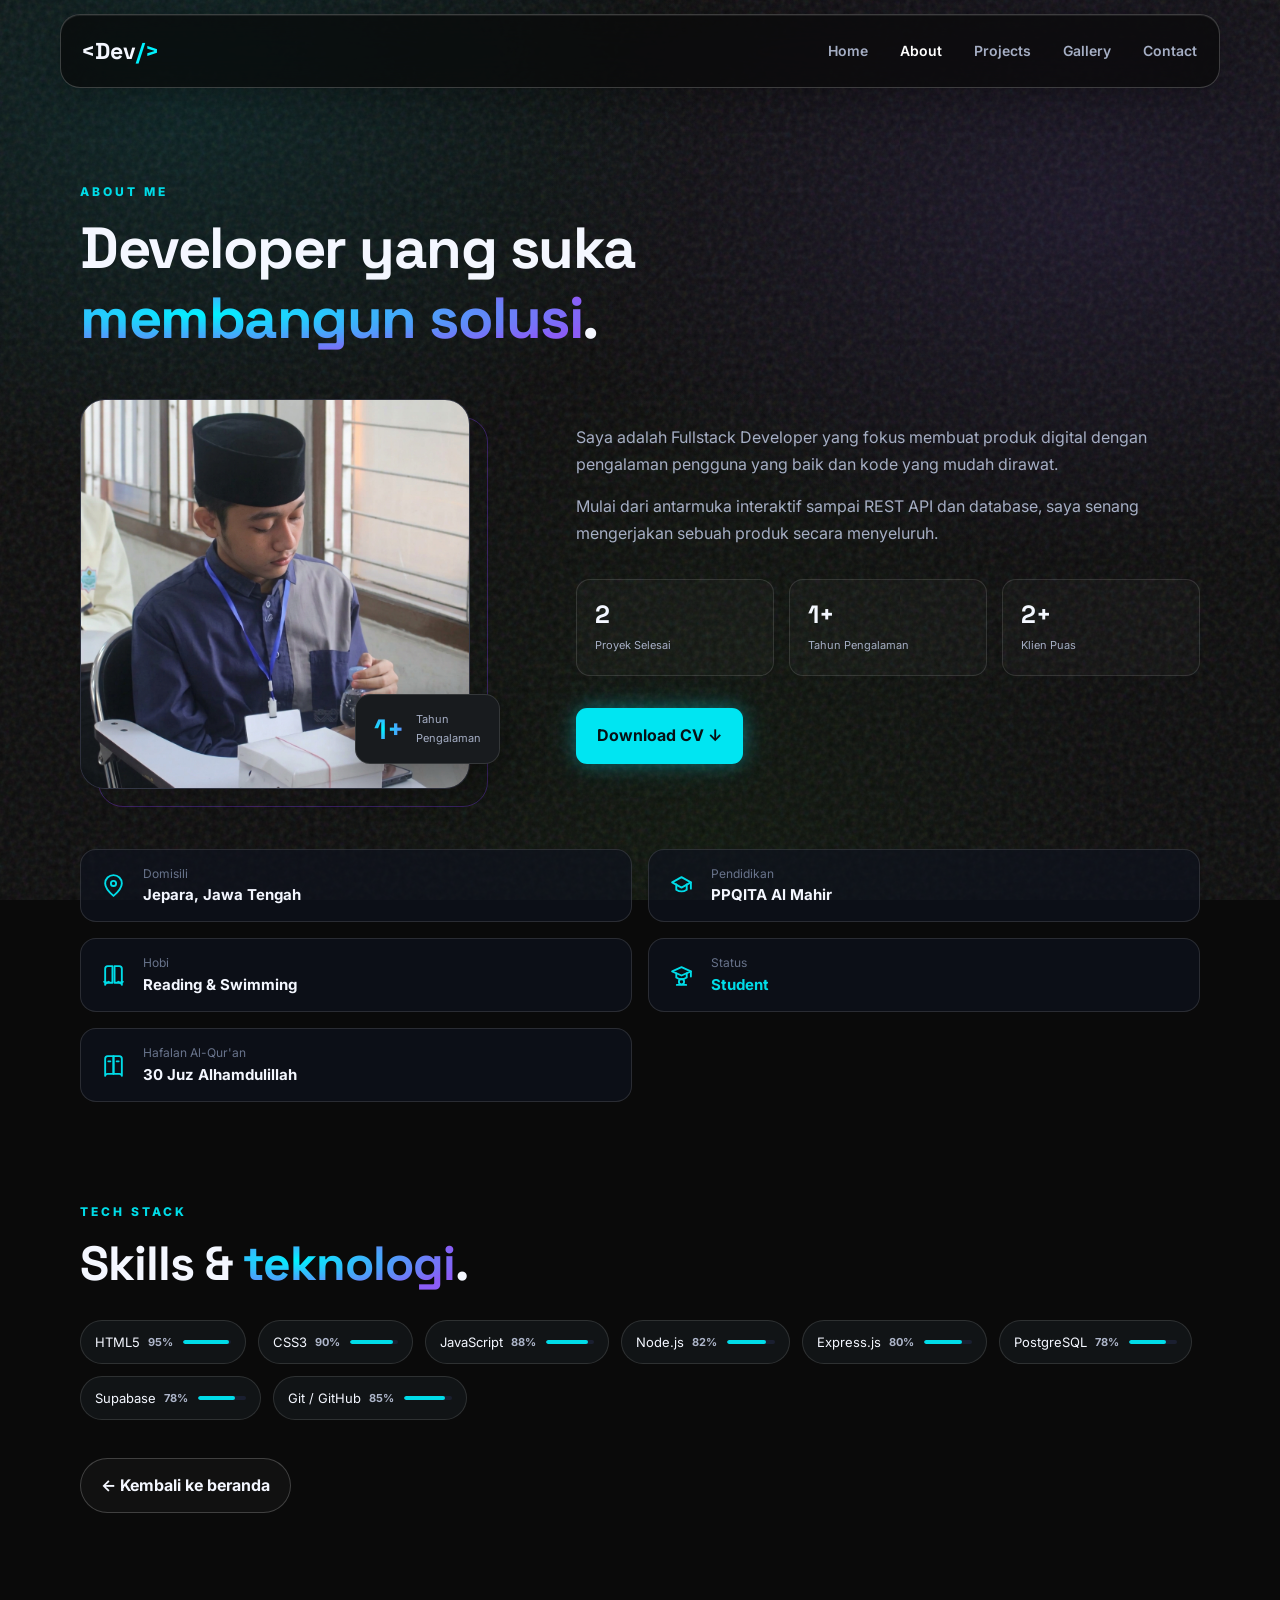
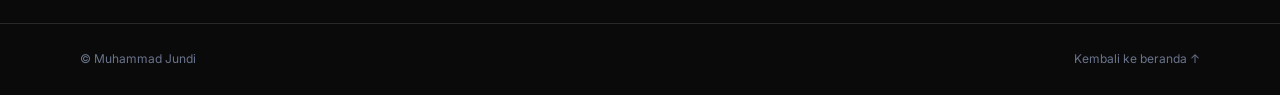
==== commit 59316bb7: "memperbaiki fitur web serta menambahkan foto sertifikat dan kegiatan lomba" ====
--- a/about.html
+++ b/about.html
@@ -11,10 +11,9 @@
   <link rel="icon" type="image/png" sizes="32x32" href="/favicon-32x32.png">
   <link rel="preconnect" href="https://fonts.googleapis.com">
   <link rel="preconnect" href="https://fonts.gstatic.com" crossorigin>
-  <link href="https://fonts.googleapis.com/css2?family=Inter:wght@400;500;600;700;800&family=Poppins:wght@600;700;800&display=swap" rel="stylesheet">
+  <link href="https://fonts.googleapis.com/css2?family=Inter:wght@400;500;600;700;800&family=Poppins:wght@600;700;800&family=Space+Grotesk:wght@500;600;700&display=swap" rel="stylesheet">
   <link rel="stylesheet" href="./css/style.css">
   <link rel="stylesheet" href="./css/responsive.css">
-  <script src="./js/theme.js"></script>
 </head>
 <body>
   <header class="navbar scrolled">
@@ -27,11 +26,6 @@
         <a href="./project.html"><svg class="nav-icon" viewBox="0 0 24 24" aria-hidden="true" focusable="false"><rect x="3" y="7" width="18" height="14" rx="2"/><path d="M8 7V5a2 2 0 0 1 2-2h4a2 2 0 0 1 2 2v2M3 12h18m-11 0v2h4v-2"/></svg><span>Projects</span></a>
         <a href="./gallery.html"><svg class="nav-icon" viewBox="0 0 24 24" aria-hidden="true" focusable="false"><rect x="3" y="3" width="18" height="18" rx="3"/><circle cx="8.5" cy="8.5" r="1.5"/><path d="m21 15-5-5L5 21"/></svg><span>Gallery</span></a>
         <a href="./contact.html"><svg class="nav-icon" viewBox="0 0 24 24" aria-hidden="true" focusable="false"><rect x="3" y="5" width="18" height="14" rx="2"/><path d="m3 7 9 6 9-6"/></svg><span>Contact</span></a>
-        <button class="theme-toggle" id="theme-toggle" type="button" aria-label="Ganti ke tema terang" aria-pressed="false" title="Ganti ke tema terang">
-          <svg class="theme-icon theme-icon-light" viewBox="0 0 24 24" aria-hidden="true" focusable="false"><circle cx="12" cy="12" r="4"/><path d="M12 2v2m0 16v2M4.93 4.93l1.42 1.42m11.3 11.3 1.42 1.42M2 12h2m16 0h2M4.93 19.07l1.42-1.42m11.3-11.3 1.42-1.42"/></svg>
-          <svg class="theme-icon theme-icon-dark" viewBox="0 0 24 24" aria-hidden="true" focusable="false"><path d="M20.9 13A9 9 0 0 1 11 3.1 9 9 0 1 0 20.9 13Z"/></svg>
-          <span class="theme-toggle-label">Tema</span>
-        </button>
       </nav>
     </div>
   </header>
--- a/css/style.css
+++ b/css/style.css
@@ -1,12 +1,12 @@
 :root{
-  --bg:#080a12;--surface:#10131f;--surface-2:#15192a;--text:#f4f7ff;--muted:#a5aec4;
-  --primary:#4f46e5;--secondary:#7c3aed;--border:rgba(255,255,255,.09);
-  --gradient:linear-gradient(135deg,#4f46e5,#7c3aed);--radius:18px;--container:1120px;
+  --bg:#0a0a0a;--surface:#111416;--surface-2:#181b1e;--text:#f4f7ff;--muted:#a5aec4;
+  --primary:#00f3ff;--secondary:#8b5cf6;--border:rgba(255,255,255,.12);
+  --gradient:radial-gradient(ellipse at 30% 50%,#00f3ff 0%,#8b5cf6 100%);--radius:18px;--container:1120px;
 }
 *{box-sizing:border-box;margin:0;padding:0}html{scroll-behavior:smooth}body{font-family:Inter,Arial,sans-serif;background:var(--bg);color:var(--text);line-height:1.7;overflow-x:hidden}
 a{text-decoration:none;color:inherit}button,input,textarea{font:inherit}button{cursor:pointer}.container{width:min(100% - 40px,var(--container));margin:auto}.section{padding:110px 0;position:relative}.section-alt{background:#0b0e18}
 .navbar{position:fixed;top:0;left:0;width:100%;z-index:100;background:rgba(8,10,18,.72);backdrop-filter:blur(16px);border-bottom:1px solid transparent;transition:.3s}.navbar.scrolled{border-color:var(--border);background:rgba(8,10,18,.92)}
-.nav-inner{height:72px;display:flex;align-items:center;gap:28px}.logo{font:800 23px Poppins}.logo span{color:#8b7cff}.nav-menu{display:flex;gap:26px;margin-left:auto}.nav-menu a{color:var(--muted);font-size:14px;font-weight:600;transition:.25s}.nav-menu a:hover,.nav-menu a[aria-current="page"]{color:#fff}.nav-admin{font-size:13px;padding:8px 14px;border:1px solid var(--border);border-radius:10px}.menu-toggle{display:none;background:none;border:0}.menu-toggle span{display:block;width:24px;height:2px;background:#fff;margin:5px}
+.nav-inner{height:72px;display:flex;align-items:center;gap:clamp(24px,4vw,44px)}.logo{flex:0 0 auto;font:800 23px Poppins}.logo span{color:#8b7cff}.nav-menu{display:flex;align-items:center;gap:clamp(18px,2.4vw,28px);margin-left:auto}.nav-menu a{display:inline-flex;align-items:center;min-height:44px;padding:0 2px;color:var(--muted);font-size:14px;font-weight:600;line-height:1;white-space:nowrap;transition:.25s}.nav-menu a:hover,.nav-menu a[aria-current="page"]{color:#fff}.theme-toggle{flex:0 0 auto;min-height:44px}.nav-admin{font-size:13px;padding:8px 14px;border:1px solid var(--border);border-radius:10px}.menu-toggle{display:none;background:none;border:0}.menu-toggle span{display:block;width:24px;height:2px;background:#fff;margin:5px}
 .hero{min-height:100vh;display:flex;align-items:center;padding-top:120px;overflow:hidden}.hero-grid{display:grid;grid-template-columns:1.05fr .95fr;gap:70px;align-items:center}.eyebrow{font-size:12px;letter-spacing:3px;color:#8d86ff;font-weight:800;margin-bottom:12px}.hero h1{font:800 clamp(45px,7vw,82px)/1.05 Poppins;letter-spacing:-3px}.hero h2{font:700 clamp(24px,4vw,40px)/1.2 Poppins;margin:14px 0}.hero h2 span:first-child{background:var(--gradient);-webkit-background-clip:text;color:transparent}.cursor{color:#8b7cff;animation:blink .8s infinite}.hero-description{color:var(--muted);max-width:580px;font-size:17px}.hero-actions{display:flex;gap:12px;margin:30px 0 22px;flex-wrap:wrap}.btn{display:inline-flex;align-items:center;justify-content:center;gap:10px;padding:13px 20px;border-radius:11px;font-weight:700;border:1px solid transparent;transition:.3s}.btn-primary{background:var(--gradient);box-shadow:0 10px 30px rgba(79,70,229,.25)}.btn-primary:hover{transform:translateY(-3px);box-shadow:0 15px 35px rgba(124,58,237,.3)}.btn-secondary{border-color:var(--border);background:rgba(255,255,255,.03)}.btn-secondary:hover{background:rgba(255,255,255,.08)}.hero-socials{display:flex;gap:20px;color:#8f98ad;font-size:13px}.hero-socials a:hover{color:#fff}.code-card{background:rgba(17,20,33,.85);border:1px solid var(--border);border-radius:20px;box-shadow:0 30px 90px rgba(0,0,0,.45);transform:rotate(2deg);overflow:hidden}.code-top{height:42px;border-bottom:1px solid var(--border);display:flex;align-items:center;gap:7px;padding:0 16px}.code-top span{width:10px;height:10px;border-radius:50%;background:#60687c}.code-card pre{padding:30px;overflow:auto;color:#dce2f4;font:14px/2.1 "Courier New",monospace}.code-purple{color:#b18cff}.code-green{color:#8be9b5}.hero-bg-orb{position:absolute;width:450px;height:450px;border-radius:50%;filter:blur(100px);opacity:.18;pointer-events:none}.orb-one{background:#4f46e5;top:5%;left:-15%}.orb-two{background:#7c3aed;right:-15%;bottom:5%}.scroll-indicator{position:absolute;bottom:25px;left:50%;transform:translateX(-50%);font-size:12px;color:#6f7890}
 .section-heading{max-width:750px;margin-bottom:45px}.section-heading h2{font:700 clamp(30px,5vw,48px)/1.2 Poppins;letter-spacing:-1px}.section-heading h2 span{background:var(--gradient);-webkit-background-clip:text;color:transparent}.section-heading>p:last-child{color:var(--muted);margin-top:14px}.heading-row{display:flex;align-items:end;justify-content:space-between;gap:25px;max-width:none}.filter-buttons{display:flex;gap:7px;flex-wrap:wrap}.filter-btn{background:transparent;border:1px solid var(--border);color:var(--muted);padding:9px 13px;border-radius:9px;font-size:12px}.filter-btn.active,.filter-btn:hover{background:var(--gradient);border-color:transparent;color:#fff}
 .about-grid{display:grid;grid-template-columns:.8fr 1.2fr;gap:80px;align-items:center}.profile-wrap{position:relative;max-width:390px}.profile-photo{aspect-ratio:1/1;display:grid;place-items:center;border-radius:25px;background:linear-gradient(145deg,#171b2c,#0f1220);border:1px solid var(--border);font:700 25px Poppins;color:#5e6780;text-align:center;overflow:hidden}.profile-photo img{width:100%;height:100%;object-fit:cover;object-position:center 85%}.profile-wrap:after{content:"";position:absolute;inset:18px -18px -18px 18px;border:1px solid rgba(124,58,237,.35);border-radius:25px;z-index:-1}.experience-badge{position:absolute;right:-30px;bottom:25px;background:var(--surface-2);border:1px solid var(--border);padding:15px 18px;border-radius:15px;display:flex;align-items:center;gap:12px;box-shadow:0 15px 40px #0006}.experience-badge strong{font:800 28px Poppins;background:var(--gradient);-webkit-background-clip:text;color:transparent}.experience-badge span{font-size:11px;color:var(--muted)}.about-copy>p{color:var(--muted);margin-bottom:15px}.about-stats{display:grid;grid-template-columns:repeat(3,1fr);gap:15px;margin:32px 0}.about-stats div{padding:18px;border:1px solid var(--border);border-radius:14px;background:rgba(255,255,255,.025)}.about-stats strong{display:block;font:800 25px Poppins}.about-stats span{font-size:11px;color:var(--muted)}.about-info-grid{display:grid;grid-template-columns:repeat(2,1fr);gap:16px;margin-top:60px}.about-info-item{display:flex;align-items:center;gap:16px;padding:16px 18px;background:rgba(15,18,30,.72);border:1px solid var(--border);border-radius:16px}.about-info-icon{display:grid;place-items:center;flex:0 0 28px;color:#16c6e8}.about-info-icon svg{width:25px;height:25px;fill:none;stroke:currentColor;stroke-linecap:round;stroke-linejoin:round;stroke-width:1.8}.about-info-label{display:block;color:#68738b;font-size:12px;line-height:1.3;margin-bottom:4px}.about-info-item strong{display:block;font-size:15px;line-height:1.35}.about-info-status{color:#16c6e8}
@@ -27,8 +27,8 @@
 html[data-theme="light"]{
   color-scheme:light;
   --bg:#f4f6fb;--surface:#fff;--surface-2:#edf0f7;--text:#20263a;--muted:#59647a;
-  --primary:#5145cd;--secondary:#7041c3;--border:rgba(30,41,59,.14);
-  --gradient:linear-gradient(135deg,#5145cd,#7041c3);
+  --primary:#087f8c;--secondary:#7041c3;--border:rgba(30,41,59,.14);
+  --gradient:radial-gradient(ellipse at 30% 50%,#087f8c 0%,#7041c3 100%);
 }
 html[data-theme="dark"]{color-scheme:dark}
 body,.section-alt,.navbar,.project-card,.gallery-card,.skill-item,.contact-form,.code-card,.btn-secondary{transition:background-color .2s ease,color .2s ease,border-color .2s ease}
@@ -104,6 +104,78 @@
 .gallery-page{min-height:calc(100vh - 74px);padding-top:72px}.gallery-heading{max-width:780px}.gallery-heading h1{font:700 clamp(36px,6vw,58px)/1.2 Poppins;letter-spacing:-1.5px}.gallery-heading h1 span{background:var(--gradient);-webkit-background-clip:text;color:transparent}.gallery-filters{display:flex;gap:8px;flex-wrap:wrap;margin:0 0 28px}.gallery-filters .filter-btn{font-size:13px;padding:10px 16px}.gallery-grid{display:grid;grid-template-columns:repeat(3,minmax(0,1fr));gap:20px}.gallery-card{overflow:hidden;background:var(--surface);border:1px solid var(--border);border-radius:var(--radius);animation:cardIn .4s both}.gallery-image{display:grid;width:100%;height:230px;object-fit:cover;background:#171b2c}.gallery-image-empty{place-items:center;color:#8d86ff;font-size:36px;background:linear-gradient(145deg,#171b2c,#0f1220)}.gallery-card-body{padding:20px}.gallery-card-body h2{font:700 19px Poppins;margin:6px 0}.gallery-date{color:#8d86ff;font-size:12px}.gallery-description{color:var(--muted);font-size:13px;margin-top:8px}.gallery-card-link{display:inline-block;color:#b8b2ff;font-size:12px;font-weight:800;margin-top:14px}.gallery-card-link:hover{color:#fff}.gallery-empty{max-width:600px;margin:50px auto;text-align:center;padding:40px 24px;border:1px dashed rgba(255,255,255,.16);border-radius:var(--radius);background:rgba(255,255,255,.02)}.gallery-empty[hidden]{display:none}.gallery-empty-icon{font-size:34px;color:#8d86ff}.gallery-empty h2{font:700 22px Poppins;margin:12px 0 6px}.gallery-empty p{color:var(--muted);font-size:14px}.gallery-back{margin-top:38px}
 .standalone-page{min-height:calc(100vh - 74px);padding-top:72px}.standalone-title{font:700 clamp(36px,6vw,58px)/1.2 Poppins;letter-spacing:-1.5px}.standalone-title span{background:var(--gradient);-webkit-background-clip:text;color:transparent}
 
+/* Vibrant Deep Space */
+body{
+  background-color:var(--bg);
+  background-image:
+    radial-gradient(ellipse at 14% 12%,rgba(0,243,255,.09),transparent 34%),
+    radial-gradient(ellipse at 85% 24%,rgba(139,92,246,.11),transparent 36%),
+    radial-gradient(ellipse at 55% 92%,rgba(57,255,20,.035),transparent 40%),
+    url("data:image/svg+xml,%3Csvg viewBox='0 0 180 180' xmlns='http://www.w3.org/2000/svg'%3E%3Cfilter id='n'%3E%3CfeTurbulence type='fractalNoise' baseFrequency='.82' numOctaves='3' stitchTiles='stitch'/%3E%3C/filter%3E%3Crect width='100%25' height='100%25' filter='url(%23n)' opacity='.12'/%3E%3C/svg%3E");
+  background-attachment:fixed;
+}
+.navbar{
+  top:14px;
+  left:50%;
+  width:min(calc(100% - 40px),1160px);
+  transform:translateX(-50%);
+  border:1px solid rgba(255,255,255,.2);
+  border-radius:20px;
+  background:rgba(10,10,10,.62);
+  box-shadow:0 10px 35px rgba(0,0,0,.24),inset 0 1px rgba(255,255,255,.08);
+  -webkit-backdrop-filter:blur(24px) saturate(160%);
+  backdrop-filter:blur(24px) saturate(160%);
+}
+.navbar.scrolled{border-color:rgba(255,255,255,.2);background:rgba(10,10,10,.76)}
+.logo span,.cursor{color:#00f3ff}
+.hero h1,.section-heading h2,.gallery-heading h1,.standalone-title,
+.logo,.experience-badge strong,.about-stats strong,.project-body h3,
+.modal-inner h2,.gallery-card-body h2,.gallery-empty h2{
+  font-family:"Space Grotesk",Inter,Arial,sans-serif;
+}
+.hero h2 span:first-child,.section-heading h2 span,.gallery-heading h1 span,.standalone-title span{
+  background:radial-gradient(ellipse at 25% 45%,#00f3ff 0%,#8b5cf6 75%);
+  -webkit-background-clip:text;
+  background-clip:text;
+  color:transparent;
+}
+.eyebrow,.project-category,.gallery-date,.gallery-empty-icon{color:#00dce8}
+.btn-primary,.welcome-popup__button{
+  color:#061014;
+  background:#00e5f2;
+  box-shadow:0 0 18px rgba(0,243,255,.28),0 0 38px rgba(0,243,255,.13);
+}
+.btn-primary:hover,.welcome-popup__button:hover{
+  color:#061014;
+  background:#6af7ff;
+  box-shadow:0 0 24px rgba(0,243,255,.48),0 0 50px rgba(0,243,255,.2);
+}
+.btn-secondary{border-color:rgba(255,255,255,.2);border-radius:999px}
+.code-card{
+  background:radial-gradient(ellipse at 15% 0%,rgba(0,243,255,.07),transparent 48%),rgba(12,15,17,.92);
+  border-color:rgba(0,243,255,.28);
+  box-shadow:0 30px 90px rgba(0,0,0,.5),0 0 28px rgba(0,243,255,.1),inset 0 1px rgba(255,255,255,.08);
+}
+.code-top span{background:#ff5f57}
+.code-top span:nth-child(2){background:#febc2e}
+.code-top span:nth-child(3){background:#28c840}
+.code-purple{color:#b794ff}
+.code-green{color:#67f7a8}
+.about-info-icon,.about-info-status{color:#00dce8}
+.filter-btn.active,.filter-btn:hover{background:#00dce8;border-color:#00dce8;color:#061014}
+.progress span{background:#00dce8}
+.theme-toggle{display:none!important}
+html[data-theme="light"] .navbar{background:rgba(255,255,255,.72);border-color:rgba(30,41,59,.16)}
+html[data-theme="light"] .navbar.scrolled{background:rgba(255,255,255,.84);border-color:rgba(30,41,59,.16)}
+html[data-theme="light"] .btn-primary,html[data-theme="light"] .welcome-popup__button{color:#fff;background:#087f8c}
+html[data-theme="light"] .code-card{background:rgba(255,255,255,.92);border-color:rgba(8,127,140,.28)}
+html[data-theme="light"] .code-purple{color:#6335a6}
+html[data-theme="light"] .code-green{color:#187344}
+html[data-theme="light"] .eyebrow,html[data-theme="light"] .project-category,
+html[data-theme="light"] .gallery-date,html[data-theme="light"] .gallery-empty-icon,
+html[data-theme="light"] .logo span,html[data-theme="light"] .cursor{color:#087f8c}
+html[data-theme="light"] .about-info-icon,html[data-theme="light"] .about-info-status{color:#087f8c}
+
 
 /* ========================================
    WELCOME POPUP
@@ -335,3 +407,84 @@
     transition: none;
   }
 }
+
+.welcome-popup__card {
+  color: var(--text);
+  background:
+    radial-gradient(circle at top right, rgba(0, 243, 255, 0.14), transparent 45%),
+    radial-gradient(circle at bottom left, rgba(139, 92, 246, 0.12), transparent 42%),
+    #111416;
+  border-color: rgba(0, 243, 255, 0.3);
+  box-shadow: 0 25px 80px rgba(0, 0, 0, 0.5), 0 0 35px rgba(0, 243, 255, 0.1);
+}
+
+.welcome-popup__close:hover {
+  background: rgba(0, 243, 255, 0.2);
+}
+
+.welcome-popup__icon {
+  color: #061014;
+  background: radial-gradient(ellipse at 30% 50%, #00f3ff 0%, #8b5cf6 100%);
+  border-color: rgba(0, 243, 255, 0.55);
+  box-shadow: 0 10px 35px rgba(0, 243, 255, 0.2);
+}
+
+.welcome-popup__eyebrow {
+  color: #00dce8;
+}
+
+.welcome-popup__card h2 {
+  color: var(--text);
+}
+
+.welcome-popup__description {
+  color: var(--muted);
+}
+
+.welcome-popup__button {
+  color: #061014;
+  background: #00e5f2;
+  box-shadow: 0 8px 25px rgba(0, 243, 255, 0.2);
+}
+
+.welcome-popup__button:hover {
+  background: #6af7ff;
+  box-shadow: 0 12px 30px rgba(0, 243, 255, 0.32);
+}
+
+.welcome-popup__button:focus-visible,
+.welcome-popup__close:focus-visible {
+  outline-color: #00f3ff;
+}
+
+.welcome-popup__footer {
+  color: var(--muted);
+}
+
+html[data-theme="light"] .welcome-popup__card {
+  color: #20263a;
+  background:
+    radial-gradient(circle at top right, rgba(8, 127, 140, 0.12), transparent 45%),
+    radial-gradient(circle at bottom left, rgba(112, 65, 195, 0.1), transparent 42%),
+    #fff;
+  border-color: rgba(8, 127, 140, 0.24);
+  box-shadow: 0 25px 80px rgba(27, 34, 65, 0.2), 0 0 35px rgba(8, 127, 140, 0.08);
+}
+
+html[data-theme="light"] .welcome-popup__close:hover {
+  color: #07545e;
+  background: rgba(8, 127, 140, 0.14);
+}
+
+html[data-theme="light"] .welcome-popup__eyebrow {
+  color: #087f8c;
+}
+
+html[data-theme="light"] .welcome-popup__card h2 {
+  color: #20263a;
+}
+
+html[data-theme="light"] .welcome-popup__description,
+html[data-theme="light"] .welcome-popup__footer {
+  color: #46516a;
+}
--- a/css/responsive.css
+++ b/css/responsive.css
@@ -17,13 +17,14 @@
     width:min(calc(100% - 24px),520px);
     transform:translateX(-50%);
     padding:4px 8px;
-    background:rgba(18,20,27,.96);
-    border:1px solid rgba(255,255,255,.1);
-    border-radius:20px;
-    box-shadow:0 12px 36px rgba(0,0,0,.32);
-    backdrop-filter:blur(20px);
+    background:rgba(16,18,26,.68);
+    border:1px solid rgba(255,255,255,.2);
+    border-radius:22px;
+    box-shadow:0 12px 36px rgba(0,0,0,.38),inset 0 1px rgba(255,255,255,.12),0 0 24px rgba(139,92,246,.08);
+    -webkit-backdrop-filter:blur(26px) saturate(180%);
+    backdrop-filter:blur(26px) saturate(180%);
   }
-  .navbar.scrolled{background:rgba(18,20,27,.96)}
+  .navbar.scrolled{background:rgba(16,18,26,.76)}
   .nav-inner{width:100%;height:62px}
   .logo,.menu-toggle{display:none}
   .nav-menu{
@@ -40,7 +41,7 @@
     min-height:54px;
     padding:6px;
     border:0;
-    border-radius:14px;
+    border-radius:15px;
   }
   .theme-toggle-label{display:none}
   .theme-icon{width:19px;height:19px}
@@ -54,7 +55,7 @@
     min-width:0;
     min-height:54px;
     padding:6px 2px;
-    border-radius:14px;
+    border-radius:15px;
     color:#a5a9b5;
     font-size:10px;
     line-height:1.1;
@@ -73,8 +74,8 @@
   .nav-menu a:hover{color:#fff}
   .nav-menu a[aria-current="page"]{
     color:#fff;
-    background:#5425ed;
-    box-shadow:0 6px 16px rgba(79,35,237,.28);
+    background:#6125f5;
+    box-shadow:0 6px 18px rgba(97,37,245,.4),inset 0 1px rgba(255,255,255,.22);
   }
   main{padding-bottom:24px}
   .footer{padding-bottom:calc(30px + 82px + env(safe-area-inset-bottom))}
@@ -121,11 +122,10 @@
 
 @media(max-width:768px){
   html[data-theme="light"] .navbar,
-  html[data-theme="light"] .navbar.scrolled{background:rgba(255,255,255,.96)}
+  html[data-theme="light"] .navbar.scrolled{background:rgba(255,255,255,.78);border-color:rgba(30,41,59,.16)}
   html[data-theme="light"] .nav-menu a{color:#626b7e}
   html[data-theme="light"] .nav-menu a:hover{color:#3322a3}
-  .nav-menu a[aria-current="page"]{color:#fff;background:#5425ed}
-  html[data-theme="light"] .nav-menu a[aria-current="page"]{color:#fff}
+  html[data-theme="light"] .nav-menu a[aria-current="page"]{color:#fff;background:#6125f5}
   html[data-theme="light"] .theme-toggle{color:#626b7e}
 }
 
